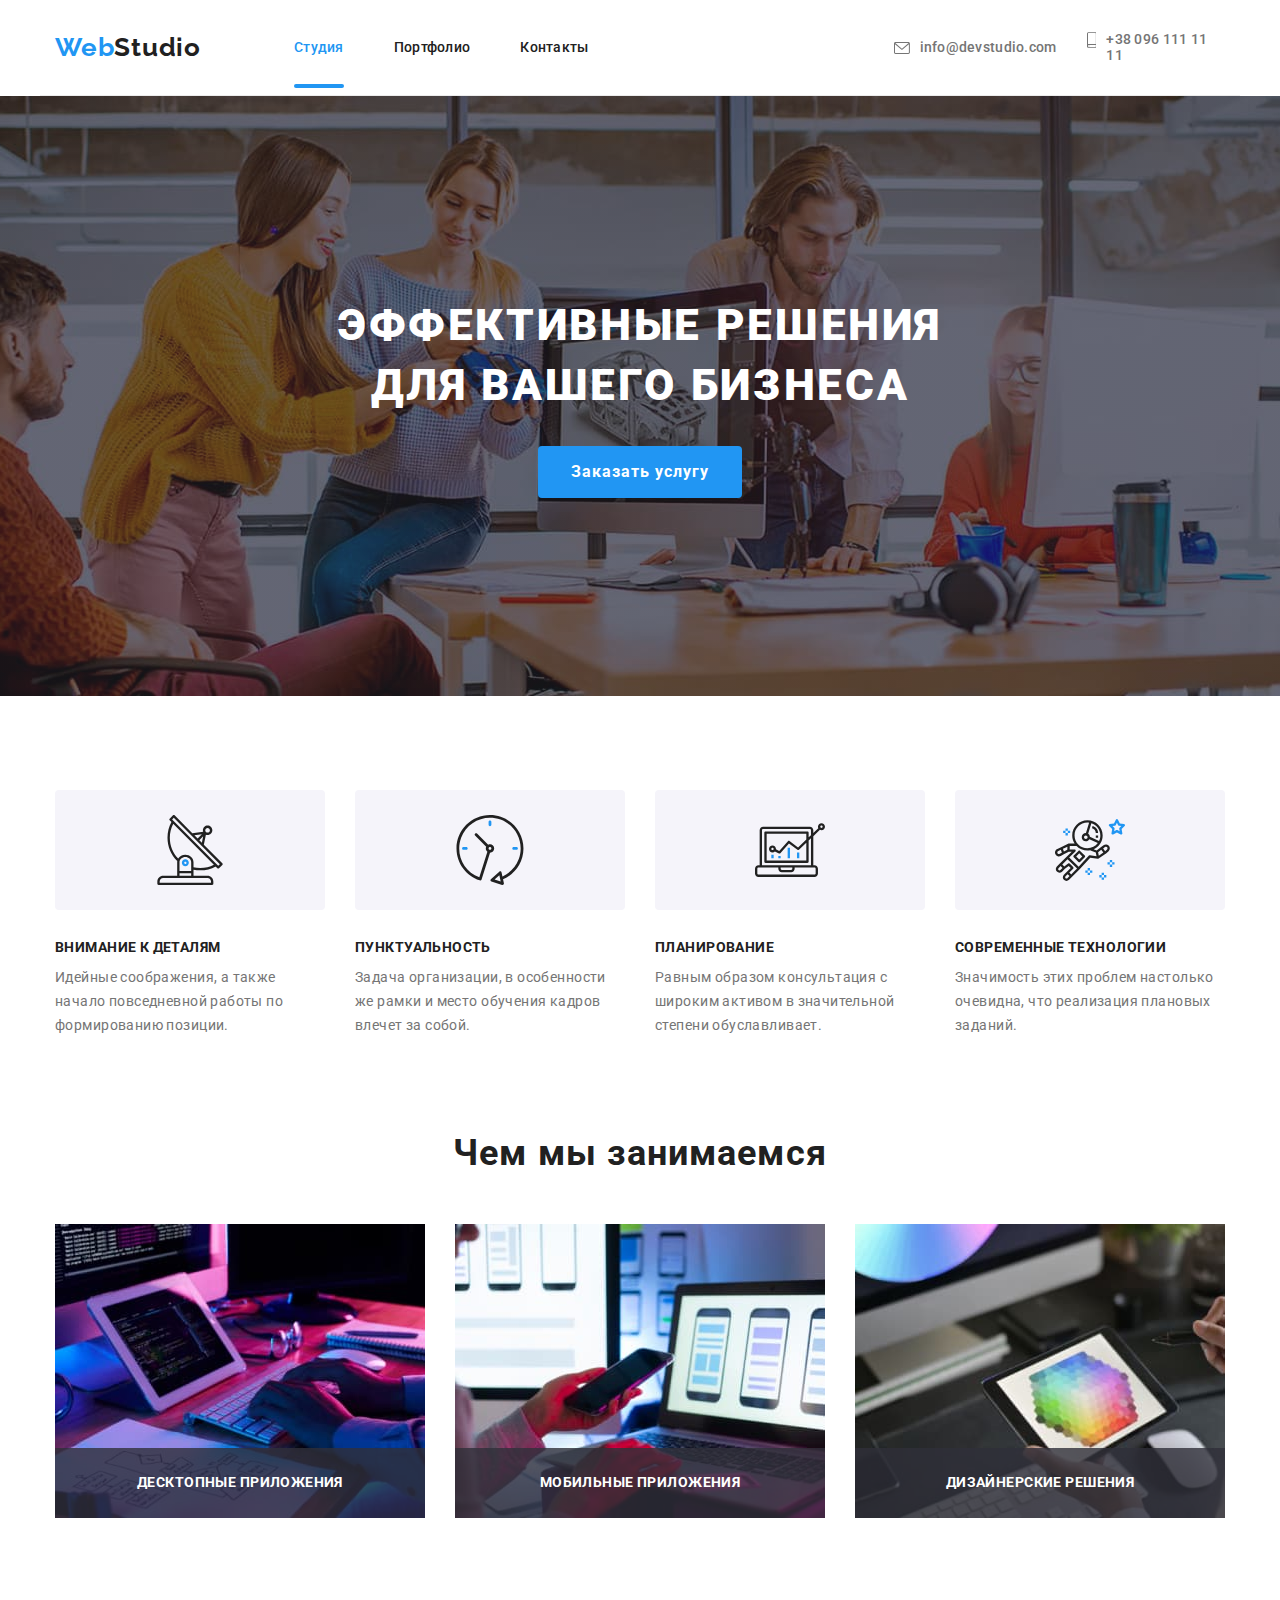
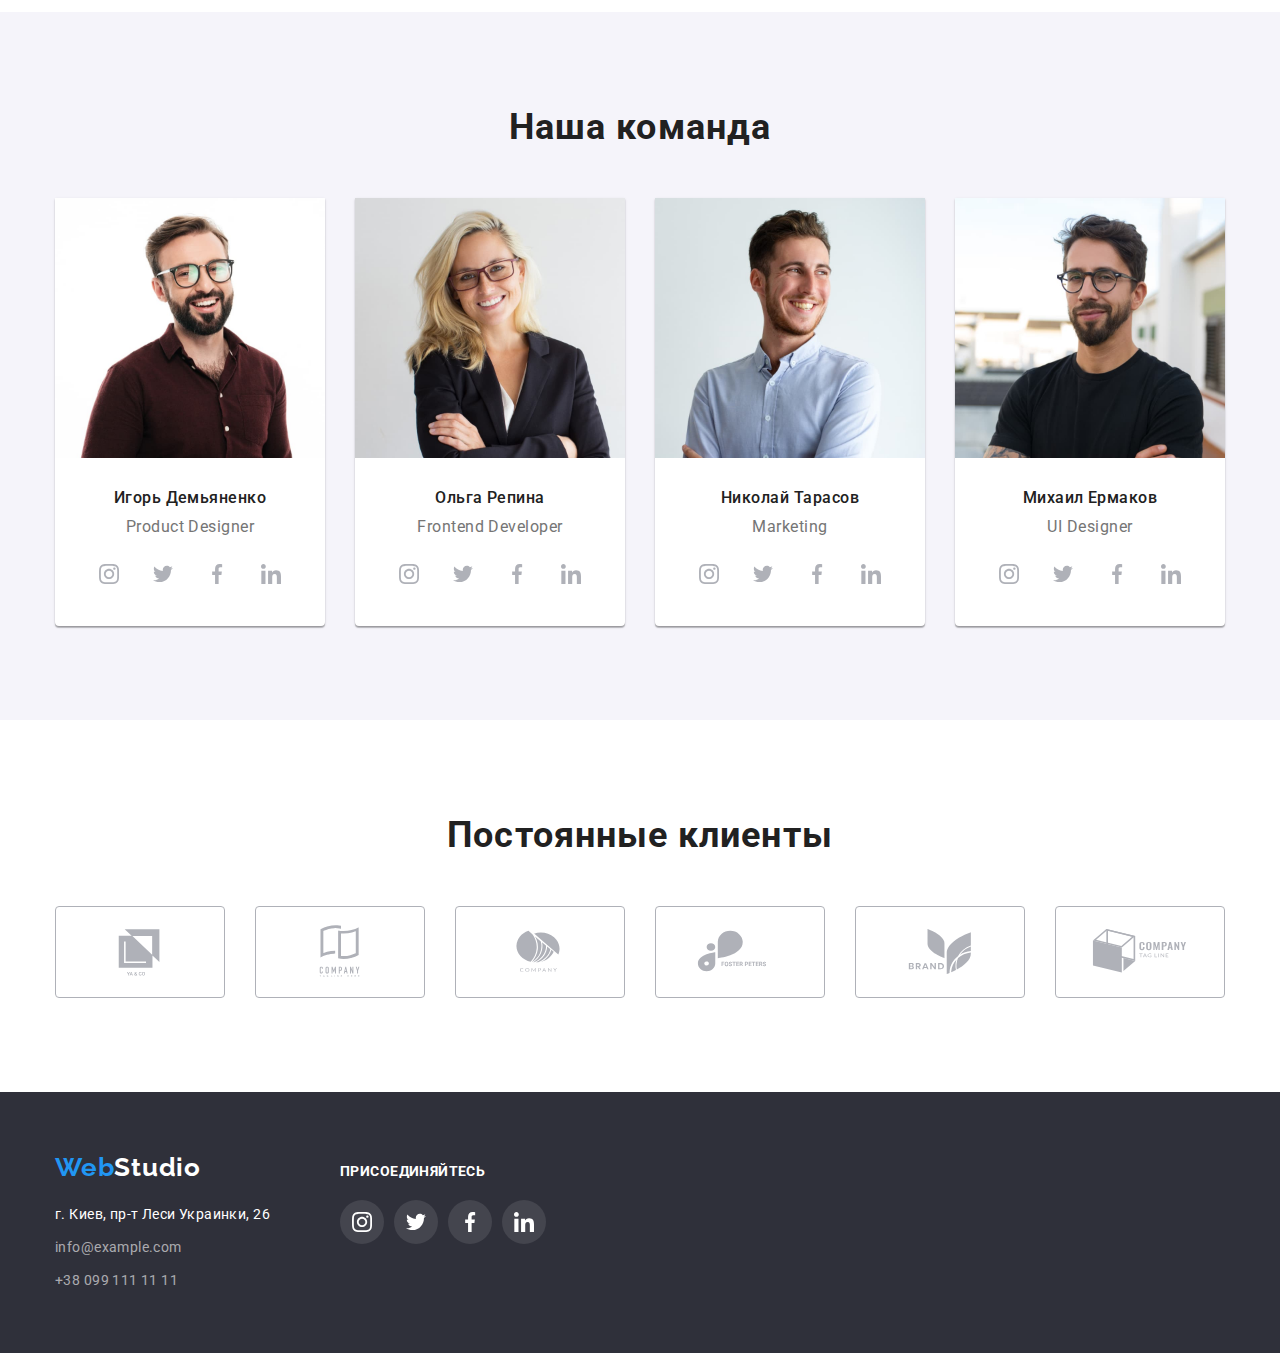
==== index.html @ 4ba51652 "Initial commit" ====
<!DOCTYPE html>
<html lang="ru">
  <head>
    <meta charset="UTF-8" />
    <meta http-equiv="X-UA-Compatible" content="IE=edge" />
    <meta name="viewport" content="width=device-width, initial-scale=1.0" />
    <title lang="en">html homework-02</title>
    <link rel="preconnect" href="https://fonts.googleapis.com" />
    <link rel="preconnect" href="https://fonts.gstatic.com" crossorigin />
    <link
      href="https://fonts.googleapis.com/css2?family=Raleway:wght@700&family=Roboto:wght@400;500;700;900&display=swap"
      rel="stylesheet"
    />

    <link
      rel="stylesheet"
      href="https://cdnjs.cloudflare.com/ajax/libs/modern-normalize/1.1.0/modern-normalize.min.css"
    />

    <link rel="stylesheet" href="./css/styles.css" />
  </head>
  <body>
    <!--Header-->
    <header>
      <div class="flex container">
        <nav class="flex vert-center">
          <a class="logo" href="./index.html"> <span class="word-web">Web</span>Studio</a>
          <ul class="flex list">
            <li class="item">
              <a class="nav-link is-active" href="">Студия</a>
            </li>
            <li class="item">
              <a class="nav-link" href="./portfolio.html">Портфолио</a>
            </li>
            <li class="item">
              <a class="nav-link" href="">Контакты</a>
            </li>
          </ul>
        </nav>
        <ul class="contacts list">
          <li class="item-contacts">
            <a class="mail-phone" href="mailto:info@devstudio.com">
              <svg class="color top-marg" width="16" height="12">
                <use href="./images/icons.svg#header-envelope"></use>
              </svg>
              info@devstudio.com
            </a>
          </li>
          <li class="item-contacts">
            <a class="mail-phone" href="tel:+380961111111">
              <svg class="color" width="10" height="16">
                <use href="./images/icons.svg#header-smartphone"></use>
              </svg>
              +38 096 111 11 11
            </a>
          </li>
        </ul>
      </div>
    </header>

    <!--Main-->
    <main>
      <!--Блок Герой-->
      <section class="hero">
        <div class="overlay">
          <h1 class="hero-title">
            Эффективные решения <br />
            для вашего бизнеса
          </h1>
          <button type="button" class="hero-button" data-modal-open>Заказать услугу</button>
        </div>

        <div class="backdrop is-hidden" data-modal>
          <div class="modal">
            <button type="button" class="modal-btn" data-modal-close>
              <svg class="close-button" width="18" height="18">
                <use href="./images/icons.svg#icon-modal-close"></use>
              </svg>
            </button>
          </div>
        </div>
      </section>
      <!--Блок "Наши достоинства" -->
      <section class="section">
        <div class="container">
          <!--Условный заголовок секции-->
          <h2 hidden class="section-title">Наши достоинства</h2>
          <ul class="our-advant-set list">
            <li class="item-adv">
              <div class="thumb">
                <svg width="70" height="70">
                  <use href="./images/icons.svg#advant-antenna"></use>
                </svg>
              </div>
              <h3 class="section-subtitle">Внимание к деталям</h3>
              <p class="section-paragraph">
                Идейные соображения, а также начало повседневной работы по формированию позиции.
              </p>
            </li>
            <li class="item-adv">
              <div class="thumb">
                <svg width="70" height="70">
                  <use href="./images/icons.svg#advant-clock"></use>
                </svg>
              </div>
              <h3 class="section-subtitle">Пунктуальность</h3>
              <p class="section-paragraph">
                Задача организации, в особенности же рамки и место обучения кадров влечет за собой.
              </p>
            </li>
            <li class="item-adv">
              <div class="thumb">
                <svg width="70" height="70">
                  <use href="./images/icons.svg#advant-diagram"></use>
                </svg>
              </div>
              <h3 class="section-subtitle">Планирование</h3>
              <p class="section-paragraph">
                Равным образом консультация с широким активом в значительной степени обуславливает.
              </p>
            </li>
            <li class="item-adv">
              <div class="thumb">
                <svg width="70" height="70">
                  <use href="./images/icons.svg#advant-astronaut"></use>
                </svg>
              </div>
              <h3 class="section-subtitle">Современные технологии</h3>
              <p class="section-paragraph">
                Значимость этих проблем настолько очевидна, что реализация плановых заданий.
              </p>
            </li>
          </ul>
        </div>
      </section>
      <!--Блок "Чем мы занимаемся"-->
      <section class="section no-padding-top">
        <div class="container">
          <h2 class="section-title">Чем мы занимаемся</h2>
          <ul class="flex list">
            <li class="our-business">
              <div class="relative-wrapper">
                <img
                  class="no-bottom-space"
                  src="./images/img-box1.jpg"
                  alt="Фото деятельности-1"
                  width="370"
                  height="294"
                />
                <p class="our-business-text">Десктопные приложения</p>
              </div>
            </li>
            <li class="our-business">
              <div class="relative-wrapper">
                <img
                  class="no-bottom-space"
                  src="./images/img-box2.jpg"
                  alt="Фото деятельности-2"
                  width="370"
                  height="294"
                />
                <p class="our-business-text">Мобильные приложения</p>
              </div>
            </li>
            <li class="our-business">
              <div class="relative-wrapper">
                <img
                  class="no-bottom-space"
                  src="./images/img-box3.jpg"
                  alt="Фото деятельности-3"
                  width="370"
                  height="294"
                />
                <p class="our-business-text">Дизайнерские решения</p>
              </div>
            </li>
          </ul>
        </div>
      </section>
      <!--Блок "Наша команда"-->
      <section class="section grey">
        <div class="container">
          <h2 class="section-title">Наша команда</h2>
          <ul class="flex list">
            <!-- Демьяненко -->
            <li class="team-item">
              <img
                class="no-bottom-space"
                src="./images/img-demjanenko.jpg"
                alt="Игорь Демьяненко"
                width="270"
              />
              <div class="title-paragr">
                <h3 class="team-title">Игорь Демьяненко</h3>
                <p class="team-paragraph" lang="en">Product Designer</p>
              </div>

              <!-- Блок соцсети с ховером для Демьяненко-->
              <div class="soc-net">
                <ul class="flex list">
                  <li class="soc-item">
                    <a class="soc-net-icon" href="http://instagram.com">
                      <svg class="icon-color" width="20" height="20">
                        <use href="./images/icons.svg#instagram"></use>
                      </svg>
                    </a>
                  </li>
                  <li class="soc-item">
                    <a class="soc-net-icon" href="http://twitter.com">
                      <svg class="icon-color" width="20" height="20">
                        <use href="./images/icons.svg#twitter"></use>
                      </svg>
                    </a>
                  </li>
                  <li class="soc-item">
                    <a class="soc-net-icon" href="http://facebook.com">
                      <svg class="icon-color" width="20" height="20">
                        <use href="./images/icons.svg#facebook"></use>
                      </svg>
                    </a>
                  </li>
                  <li class="soc-item">
                    <a class="soc-net-icon" href="http://linkedin.com">
                      <svg class="icon-color" width="20" height="20">
                        <use href="./images/icons.svg#linkedin"></use>
                      </svg>
                    </a>
                  </li>
                </ul>
              </div>
            </li>

            <!-- Репина -->
            <li class="team-item">
              <img
                class="no-bottom-space"
                src="./images/img-repina.jpg"
                alt="Ольга Репина"
                width="270"
              />
              <div class="title-paragr">
                <h3 class="team-title">Ольга Репина</h3>
                <p class="team-paragraph" lang="en">Frontend Developer</p>
              </div>

              <!-- Блок соцсети с ховером для Репиной-->
              <div class="soc-net">
                <ul class="flex list">
                  <li class="soc-item">
                    <a class="soc-net-icon" href="http://instagram.com">
                      <svg class="icon-color" width="20" height="20">
                        <use href="./images/icons.svg#instagram"></use>
                      </svg>
                    </a>
                  </li>
                  <li class="soc-item">
                    <a class="soc-net-icon" href="http://twitter.com">
                      <svg class="icon-color" width="20" height="20">
                        <use href="./images/icons.svg#twitter"></use>
                      </svg>
                    </a>
                  </li>
                  <li class="soc-item">
                    <a class="soc-net-icon" href="http://facebook.com">
                      <svg class="icon-color" width="20" height="20">
                        <use href="./images/icons.svg#facebook"></use>
                      </svg>
                    </a>
                  </li>
                  <li class="soc-item">
                    <a class="soc-net-icon" href="http://linkedin.com">
                      <svg class="icon-color" width="20" height="20">
                        <use href="./images/icons.svg#linkedin"></use>
                      </svg>
                    </a>
                  </li>
                </ul>
              </div>
            </li>

            <!-- Тарасов -->
            <li class="team-item">
              <img
                class="no-bottom-space"
                src="./images/img-tarasov.jpg"
                alt="Николай Тарасов"
                width="270"
              />
              <div class="title-paragr">
                <h3 class="team-title">Николай Тарасов</h3>
                <p class="team-paragraph" lang="en">Marketing</p>
              </div>

              <!-- Блок соцсети с ховером для Тарасова-->
              <div class="soc-net">
                <ul class="flex list">
                  <li class="soc-item">
                    <a class="soc-net-icon" href="http://instagram.com">
                      <svg class="icon-color" width="20" height="20">
                        <use href="./images/icons.svg#instagram"></use>
                      </svg>
                    </a>
                  </li>
                  <li class="soc-item">
                    <a class="soc-net-icon" href="http://twitter.com">
                      <svg class="icon-color" width="20" height="20">
                        <use href="./images/icons.svg#twitter"></use>
                      </svg>
                    </a>
                  </li>
                  <li class="soc-item">
                    <a class="soc-net-icon" href="http://facebook.com">
                      <svg class="icon-color" width="20" height="20">
                        <use href="./images/icons.svg#facebook"></use>
                      </svg>
                    </a>
                  </li>
                  <li class="soc-item">
                    <a class="soc-net-icon" href="http://linkedin.com">
                      <svg class="icon-color" width="20" height="20">
                        <use href="./images/icons.svg#linkedin"></use>
                      </svg>
                    </a>
                  </li>
                </ul>
              </div>
            </li>

            <!-- Ермаков -->
            <li class="team-item">
              <img
                class="no-bottom-space"
                src="./images/img-ermakov.jpg"
                alt="Михаил Ермаков"
                width="270"
              />
              <div class="title-paragr">
                <h3 class="team-title">Михаил Ермаков</h3>
                <p class="team-paragraph" lang="en">UI Designer</p>
              </div>

              <!-- Блок соцсети с ховером для Ермакова-->
              <div class="soc-net">
                <ul class="flex list">
                  <li class="soc-item">
                    <a class="soc-net-icon" href="http://instagram.com">
                      <svg class="icon-color" width="20" height="20">
                        <use href="./images/icons.svg#instagram"></use>
                      </svg>
                    </a>
                  </li>
                  <li class="soc-item">
                    <a class="soc-net-icon" href="http://twitter.com">
                      <svg class="icon-color" width="20" height="20">
                        <use href="./images/icons.svg#twitter"></use>
                      </svg>
                    </a>
                  </li>
                  <li class="soc-item">
                    <a class="soc-net-icon" href="http://facebook.com">
                      <svg class="icon-color" width="20" height="20">
                        <use href="./images/icons.svg#facebook"></use>
                      </svg>
                    </a>
                  </li>
                  <li class="soc-item">
                    <a class="soc-net-icon" href="http://linkedin.com">
                      <svg class="icon-color" width="20" height="20">
                        <use href="./images/icons.svg#linkedin"></use>
                      </svg>
                    </a>
                  </li>
                </ul>
              </div>
            </li>
          </ul>
        </div>
      </section>
      <!-- Блок Постоянные клиенты -->
      <section class="section">
        <div class="container">
          <h2 class="section-title">Постоянные клиенты</h2>
          <ul class="box-clients list">
            <li class="client-item">
              <a class="clients" href="">
                <svg class="client-icon" width="106" height="60">
                  <use href="./images/icons.svg#client1"></use>
                </svg>
              </a>
            </li>
            <li class="client-item">
              <a class="clients" href="">
                <svg class="client-icon" width="106" height="60">
                  <use href="./images/icons.svg#client2"></use>
                </svg>
              </a>
            </li>
            <li class="client-item">
              <a class="clients" href="">
                <svg class="client-icon" width="106" height="60">
                  <use href="./images/icons.svg#client3"></use>
                </svg>
              </a>
            </li>
            <li class="client-item">
              <a class="clients" href="">
                <svg class="client-icon" width="106" height="60">
                  <use href="./images/icons.svg#client4"></use>
                </svg>
              </a>
            </li>
            <li class="client-item">
              <a class="clients" href="">
                <svg class="client-icon" width="106" height="60">
                  <use href="./images/icons.svg#client5"></use>
                </svg>
              </a>
            </li>
            <li class="client-item">
              <a class="clients" href="">
                <svg class="client-icon" width="106" height="60">
                  <use href="./images/icons.svg#client6"></use>
                </svg>
              </a>
            </li>
          </ul>
        </div>
      </section>
    </main>

    <!--Footer-->
    <footer class="footer">
      <div class="container">
        <ul class="footer-flex list">
          <li>
            <div class="no-right-margin">
              <a class="logo logo-footer" href="./index.html"
                ><span class="word-web">Web</span>Studio</a
              >
              <address>
                <ul class="contacts-footer list">
                  <li class="item-footer">
                    <p class="address-footer">г. Киев, пр-т Леси Украинки, 26</p>
                  </li>
                  <li class="item-footer">
                    <a class="link-footer" href="mailto:info@example.com">info@example.com</a>
                  </li>
                  <li class="item-footer">
                    <a class="link-footer" href="tel:+380991111111">+38 099 111 11 11</a>
                  </li>
                </ul>
              </address>
            </div>
          </li>
          <li>
            <!-- Иконки соцсетей Присоединяйтесь -->
            <div class="join">
              <h3 class="section-subtitle foot-subtitle">Присоединяйтесь</h3>
              <ul class="footer-flex list">
                <li class="foot-soc-item">
                  <a class="soc-net-icon different-colors" href="http://instagram.com">
                    <svg class="foot-icon-col" width="20" height="20">
                      <use href="./images/icons.svg#instagram"></use>
                    </svg>
                  </a>
                </li>
                <li class="foot-soc-item">
                  <a class="soc-net-icon different-colors" href="http://twitter.com">
                    <svg class="foot-icon-col" width="20" height="20">
                      <use href="./images/icons.svg#twitter"></use>
                    </svg>
                  </a>
                </li>
                <li class="foot-soc-item">
                  <a class="soc-net-icon different-colors" href="http://facebook.com">
                    <svg class="foot-icon-col" width="20" height="20">
                      <use href="./images/icons.svg#facebook"></use>
                    </svg>
                  </a>
                </li>
                <li class="foot-soc-item">
                  <a class="soc-net-icon different-colors" href="http://linkedin.com">
                    <svg class="foot-icon-col" width="20" height="20">
                      <use href="./images/icons.svg#linkedin"></use>
                    </svg>
                  </a>
                </li>
              </ul>
            </div>
          </li>
        </ul>
      </div>
    </footer>
    <script src="./js/modal.js"></script>
  </body>
</html>
---- css/styles.css ----
:root {
/* Цвета шрифта */
  --primary-color: #212121;
  --secondary-color: #757575;
  --accent-color: #2196F3;
  --accent-button-color: #fff;
  --hero-title-color: #fff;
  --business-txt-col: #fff;
  
  --modal-btn-close: #000000;


  --portf-overlay-txt: #fff;
  --footer-font-color: #fff;
  --link-footer-color: rgba(255, 255, 255, 0.6);
/* Цвета фона */
  --primary-bgr-color: #fff;
  --accent-bgr-color: #2196F3;
  --hero-butt-active: #188CE8;
  --hero-bgr-color: #C4C4C4;
  --modal-bgr-color: #fff;
  --modal-btn-bgr: #fff;


  --advant-iconbgr-col: #F5F4FA;

  --icon-bgr-color: #fff;
  --icon-color: #AFB1B8;
  
  --business-txt-bgr: rgba(47, 48, 58, 0.8);

  --clients-icon-bgr-col: #fff;
  --clients-icon-color: #AFB1B8;
  --clients-border-col: #AFB1B8;
  
  --portf-overlay-bgr: rgba(33, 150, 243, 0.9);

  --footer-bgr-color: #2F303A;
  --footer-icon-color: #fff;
  --team-bgr-color: #F5F4FA;
  --filter-butt-bgr-col: #F5F4FA;
/* Цвет рамок */
  --border-bottom-header: #ECECEC;
  --border-bottom-card: #EEEEEE;
}



html {
  box-sizing: border-box;
}

*,
*::before,
*::after {
  box-sizing: inherit;
}


body {
  margin: 0;
  color: var(--primary-color);
  /* background-color: #fff; */
  font-family: 'Roboto', sans-serif;
  font-size: 14px;
}

.list {
  list-style: none;
  padding: 0;
  margin: 0;

}

.container {
  width: 1200px;
  margin: 0 auto;
  padding-left: 15px;
  padding-right: 15px;
  /* outline: 2px solid tomato; */
}



/* Логотип */
.logo {
  margin-right: 93px;

  color: inherit;
  text-decoration: none;
  
  font-family: "Raleway", sans-serif;
  font-weight: 700;
  font-size: 26px;
  line-height: 1.19;
  letter-spacing: 0.03em;
}

.word-web {
  color: var(--accent-color);
}

/* Site navigation */


.flex {
  display: flex;
}

.vert-center {
  align-items: center;
}


.flex.container {
  border-bottom: 1px solid var(--border-bottom-header);
}


.flex.list .item:not(:last-child) {
  margin-right: 50px;
}

.nav-link {
  color: inherit;
  text-decoration: none;
 
  font-weight: 500;
  /* font-size: 14px; */
  line-height: 1.14;
  letter-spacing: 0.02em;

  transition-property: color;
  transition-duration: 250ms; 
  transition-timing-function: cubic-bezier(0.4, 0, 0.2, 1);
}

.nav-link:hover,
.nav-link:focus {
  color: var(--accent-color);
}

.is-active {
  position: relative;  
  color: var(--accent-color);
}

.is-active::after {
  position: absolute;
  content: '';
  bottom: -1px;
  left: 0;
  
  width: 100%;
  height: 4px;
  border-radius: 2px;
  
  background-color: var(--accent-color);

}


.flex.list .nav-link {
  display: flex;
  padding-top: 32px;
  padding-bottom: 31px;
}


                /* Е-мейл и адрес */
.contacts {
  display: flex;
  align-items: center;
  margin-left: 305px;
  }

.item-contacts {
  display: flex;
}

.mail-phone {
  display: flex; 
  
  color: var(--secondary-color);
  text-decoration: none;
  font-weight: 500;
  /* font-size: 14px; */
  line-height: 1.14;
  letter-spacing: 0.02em;

  transition-property: color;
    transition-duration: 250ms;
    transition-timing-function: cubic-bezier(0.4, 0, 0.2, 1);
}

.color {
  fill: currentColor;
  margin-right: 10px;
}

.top-marg {
  margin-top: 2px;
}

.mail-phone:hover,
.mail-phone:focus {
  color: var(--accent-color);
}

.contacts.list .mail-phone {
  padding-top: 32px;
  padding-bottom: 31px;
}

.contacts.list .item-contacts + .item-contacts {
  margin-left: 30px;
}





                    /* Hero */
.hero {
  /* padding-top: 200px;
  padding-bottom: 200px; */
  margin-left: auto;
  margin-right: auto; 
  text-align: center;
  
  /* outline: 10px solid tomato; */
}

.overlay {
  max-width: 1600px;
  height: 600px;
  margin-left: auto;
  margin-right: auto;
  background: linear-gradient(
    to right, 
    rgba(47, 48, 58, 0.4),
    rgba(47, 48, 58, 0.4)
    ), url('../images/bgr-image-optim.jpg');
  background-position: center;
  background-size: cover;
  background-color: var(--hero-bgr-color);
}


.hero-title {
  margin-top: 0;
  margin-bottom: 30px;
  padding-top: 200px;

  color: var(--hero-title-color);
  
  font-weight: 900;
  font-size: 44px;
  line-height: 1.36;
  letter-spacing: 0.06em;
  text-transform: uppercase;
}

.hero-button {
  display: inline-block;
  border-radius: 4px;
  border: 1px solid transparent;
  padding: 10px 32px;
  min-width: 200px;

  color: var(--accent-button-color);
  background-color: var(--accent-bgr-color);

  font-family: inherit;
  font-weight: 700;
  font-size: 16px;
  line-height: 1.875;
    /* align-items: center;
    text-align: center; */
  letter-spacing: 0.06em;

transition-property: background-color;
transition-duration: 250ms;
transition-timing-function: cubic-bezier(0.4, 0, 0.2, 1);

}

.hero-button:hover,
.hero-button:focus {
  background-color: var(--hero-butt-active);
  cursor: pointer;
}

.backdrop.is-hidden {
  opacity: 0;
  pointer-events: none;
}

.backdrop.is-hidden .modal {
  transform: translate(-50%, -50%) scale(0.8);
}


.backdrop {
  position: fixed;
  top: 0;
  left: 0;
  width: 100%;
  height: 100%;
  z-index: 3;

  opacity: 1;
  transition: opacity;
  transition-duration: 250ms;
  transition-timing-function: cubic-bezier(0.4, 0, 0.2, 1);

  background-color: rgba(0, 0, 0, 0.2);
}

.modal {
  position: absolute;
  top: 50%;
  left: 50%;
  transform: translate(-50%, -50%);
    
  width: 528px;
  height: 581px;
  
  transform: translate(-50%, -50%) scale(1);
  transition: transform;
  transition-duration: 250ms;
  transition-timing-function: cubic-bezier(0.4, 0, 0.2, 1);

  border-radius: 4px;
  box-shadow: 0px 1px 3px rgba(0, 0, 0, 0.12), 
  0px 1px 1px rgba(0, 0, 0, 0.14), 
  0px 2px 1px rgba(0, 0, 0, 0.2);
  background-color: var(--modal-bgr-color);

}

.modal-btn {
  position: absolute;
  top: 8px;
  right: 8px;

  width: 30px;
  height: 30px;
  border: 1px solid rgba(0, 0, 0, 0.1);
  border-radius: 50%;
  
  display: flex;
  padding: 0;
  align-items: center;
  justify-content: center;


  background-color: var(--modal-btn-bgr);
  /* background-color: #2196F3; */
  
}

.close-button {
fill: var(--modal-btn-close);  
}




.section {
  padding-top: 94px;
  padding-bottom: 94px;
}

.no-padding-top {
  padding-top: 0;
}
                  /* Наши достоинства */

.section-title {
  margin-top: 0;
  margin-bottom: 50px;
  font-weight: 700;
  font-size: 36px;
  line-height: 1.17;
  text-align: center;
  letter-spacing: 0.03em;
}

.our-advant-set {
  display: flex;
  column-gap: 30px;
}

.our-advant-set .item-adv {
  flex-basis: calc((100% - 90px) / 4);
}

.thumb {
  display: flex;
  width: 270px;
  height: 120px;
  border-radius: 4px;

  align-items: center;
  justify-content: center;
  margin-bottom: 30px;
  background: var(--advant-iconbgr-col);
}


.section-subtitle {
  margin-top: 0;
  margin-bottom: 10px;
  
  font-weight: 700;
  font-size: 14px;
  line-height: 1.14;
  letter-spacing: 0.03em;
  text-transform: uppercase;
}

.section-paragraph {
  margin-top: 0;
  margin-bottom: 0;
  color: var(--secondary-color);
  
  /* font-weight: 400; */
  /* font-size: 14px; */
  line-height: 1.71;
  letter-spacing: 0.03em;
}


               /* Чем мы занимаемся */


.relative-wrapper {
  position: relative;
}


               .no-bottom-space {
  /* Убирает зазор снизу картинки */
  display: flex;
}

.our-business:not(:last-child) {
  margin-right: 30px;
}

.our-business-text {
  position: absolute;
  bottom: 0;
  width: 100%;
  
  padding: 27px 0;
  margin: 0;

  font-weight: 700;
  /* font-size: 14px; */
  line-height: 1.14;
  text-align: center;
  letter-spacing: 0.03em;
  text-transform: uppercase;

  color: var(--business-txt-col);
  background-color: var(--business-txt-bgr);

}



            /* Наша команда */
.grey {
  background-color: var(--team-bgr-color);
}

.team-item {
  background: var(--primary-bgr-color); 
  box-shadow: 0px 1px 3px rgba(0, 0, 0, 0.12), 
  0px 1px 1px rgba(0, 0, 0, 0.14), 
  0px 2px 1px rgba(0, 0, 0, 0.2);
  border-radius: 0px 0px 4px 4px;
}

.team-item:not(:last-child) {
  margin-right: 30px;
}

.title-paragr {
  padding: 30px 0 16px 0;
}

.team-title {
  margin-top: 0;
  margin-bottom: 10px;

  text-align: center;
  font-weight: 500;
  font-size: 16px;
  line-height: 1.19;
  letter-spacing: 0.03em;
}

.team-paragraph {
  margin: 0;

  text-align: center;
    /* font-weight: 400; */
  font-size: 16px;
  line-height: 1.19;
  letter-spacing: 0.03em;
  color: var(--secondary-color);
}


     /* Блок соцсетей с ховером для Команды*/
.soc-net {
  display: flex;
  width: 206px;
  height: 44px;
  margin: 0 32px 30px 32px;
  padding: 0;
  justify-content: center;

    /* outline: 2px solid red; */
}

.soc-item:not(:last-child) {
      margin-right: 10px;
}

.soc-net-icon {
  display: flex;
  width: 44px;
  height: 44px;
  border-radius: 50px;
  align-items: center;
  justify-content: center;

  background-color: var(--icon-bgr-color);
  color: var(--icon-color);
  
  transition-property: color, background-color;
  transition-duration: 250ms;
  transition-timing-function: cubic-bezier(0.4, 0, 0.2, 1);

}

.icon-color {
  fill: currentColor;
}
/* Ховер по блоку иконки*/
.soc-net-icon:hover,
.soc-net-icon:focus {
  background-color: var(--accent-color);
  color: var(--accent-button-color);
}



/* Постоянные клиенты */

.box-clients {
  display: flex;
  margin: 0 auto;

  /* outline: 1px solid tomato; */
}

.client-item:not(:last-child) {
  margin-right: 30px;
}

.clients {
  display: flex;
  width: 170px;
  height: 92px;
  align-items: center;
  justify-content: center;
  border: 1px solid var(--clients-border-col);
  border-radius: 4px;

  background-color: var(--clients-icon-bgr-col);
  color: var(--clients-icon-color);
  
  transition-property: color, border;
  transition-duration: 250ms;
  transition-timing-function: cubic-bezier(0.4, 0, 0.2, 1);

}

.client-icon {
  fill: currentColor;
}

.clients:hover {
border: 1px solid var(--accent-color);
color: var(--accent-color);    
}


/* Footer */

.footer {
  padding: 60px 0;
  
  color: var(--footer-font-color);
  background-color: var(--footer-bgr-color);
}
/* Контакты в футере */

.footer-flex {
  display: flex;
  padding: 0;
  }


.no-right-margin {
  margin-right: 0;
}

.logo-footer {
  display: block;
  margin-right: 0;
  margin-bottom: 20px;
}

.contacts-footer {
  font-style: normal;
}

.item-footer:not(:first-child) {
  margin-top: 9px;
}

.address-footer {
  margin: 0;

  /* font-weight: 400; */
  /* font-size: 14px; */
  line-height: 1.71;
  letter-spacing: 0.03em;
}

.link-footer {
  color: var(--link-footer-color);
  text-decoration: none;

  /* font-weight: 400; */
  /* font-size: 14px; */
  line-height: 1.71;
  letter-spacing: 0.03em;

  transition-property: color;
  transition-duration: 250ms;
  transition-timing-function: cubic-bezier(0.4, 0, 0.2, 1);
}

.link-footer:hover,
.link-footer:focus {
  color: var(--accent-color);
}

/* Футер - секция Присоединяйтесь */
.join {
  /* display: flex; */
  width: 206px;
  height: 80px;
  margin: 12px 0 0 70px;

  /* outline: 1px solid wheat; */
}

.foot-subtitle {
  margin-bottom: 20px;
}

.foot-soc-item:not(:last-child) {
  margin-right: 10px;
}

.different-colors {
  background-color: rgba(255, 255, 255, 0.1);
  color: var(--footer-icon-color);
}

.foot-icon-col {
  fill: currentColor;
}

.soc-net-icon:hover,
.soc-net-icon:focus {
  background-color: var(--accent-color);
}



                  /* PORTFOLIO PAGE */

/* Filter buttons */

.filter-flex {
  display: flex;
}

.filter-flex.list {
  justify-content: center;
  margin-bottom: 50px;
}

.portfolio-menu:not(:last-child) {
  margin-right: 8px;

}

.filter-buttons {
  display: inline-block;
  border-radius: 4px;
  border: 1px solid transparent;
  padding: 6px 22px;

  background-color: var(--filter-butt-bgr-col);
  
  font-family: inherit;
  font-weight: 500;
  font-size: 16px;
  line-height: 1.63;
  text-align: center;
  letter-spacing: 0.03em;

  transition-property: color, background-color, box-shadow, cursor;
  transition-duration: 250ms;
  transition-timing-function: cubic-bezier(0.4, 0, 0.2, 1);
}



.current-button {
  color: var(--accent-button-color);
  background-color: var(--accent-bgr-color);
  box-shadow: 0px 3px 1px rgba(0, 0, 0, 0.1),
  0px 1px 2px rgba(0, 0, 0, 0.08),
  0px 2px 2px rgba(0, 0, 0, 0.12);
}

.filter-buttons:hover,
.filter-buttons:focus {
  color: var(--accent-button-color);
  background-color: var(--accent-bgr-color);
  box-shadow: 0px 3px 1px rgba(0, 0, 0, 0.1), 
  0px 1px 2px rgba(0, 0, 0, 0.08), 
  0px 2px 2px rgba(0, 0, 0, 0.12);
  cursor: pointer;
}



/* Секция с работами из Портфолио  */

.portfolio {
  display: flex;
  flex-wrap: wrap;
  gap: 30px;
}


.portfolio-item {
  transition-property: box-shadow, cursor;
  transition-duration: 250ms;
  transition-timing-function: cubic-bezier(0.4, 0, 0.2, 1);
  
}

.portfolio .portfolio-item {
  flex-basis: calc((100% - 60px) / 3);
}

.portfolio-link {
  color: inherit;
  text-decoration: none;
}

.portfolio-item:hover {
  box-shadow: 0px 1px 1px rgba(0, 0, 0, 0.12),
      0px 4px 4px rgba(0, 0, 0, 0.06),
      1px 4px 6px rgba(0, 0, 0, 0.16);
}


/* .portfolio-link:hover,
.portfolio-link:focus {
  color: var(--accent-color);
} */


.portf-image-box {
  position: relative;
  width: 370px;
  height: 294px;

  overflow: hidden;
}

.portfolio-overlay {
  position: absolute;
  top: 0;
  left: 0;
  width: 100%;
  height: 100%;
  background-color: var(--portf-overlay-bgr);

  transform: translateY(100%);
  transition: transform 250ms cubic-bezier(0.4, 0, 0.2, 1);
  
  
}

.portfolio-link:hover .portfolio-overlay {
  transform: translateY(0);
}



.portf-overlay-text {
  margin: 0;
  padding: 63px 24px;

    /* font-weight: 400; */
    font-size: 18px;
    line-height: 1.56; 
    letter-spacing: 0.03em;
  
    color: var(--portf-overlay-txt);
}

.portfolio-name {
  display: block;
  padding: 20px 24px;
  border-right: 1px solid var(--border-bottom-card);  
  border-bottom: 1px solid var(--border-bottom-card);
  border-left: 1px solid var(--border-bottom-card);

}


.portfolio-title {
  margin-top: 0;
  margin-right: 0;
  margin-bottom: 4px;
  margin-left: 0;

  font-weight: 700;
  font-size: 18px;
  line-height: 2;
  letter-spacing: 0.06em;
}

.portfolio-paragraph {
  /* margin-top: 4px;
  margin-right: 24px;
  margin-bottom: 20px;
  margin-left: 24px; */

  margin: 0;

  color: var(--secondary-color);
  /* font-weight: 400; */
  font-size: 16px;
  line-height: 1.88;
  letter-spacing: 0.03em;
  
}
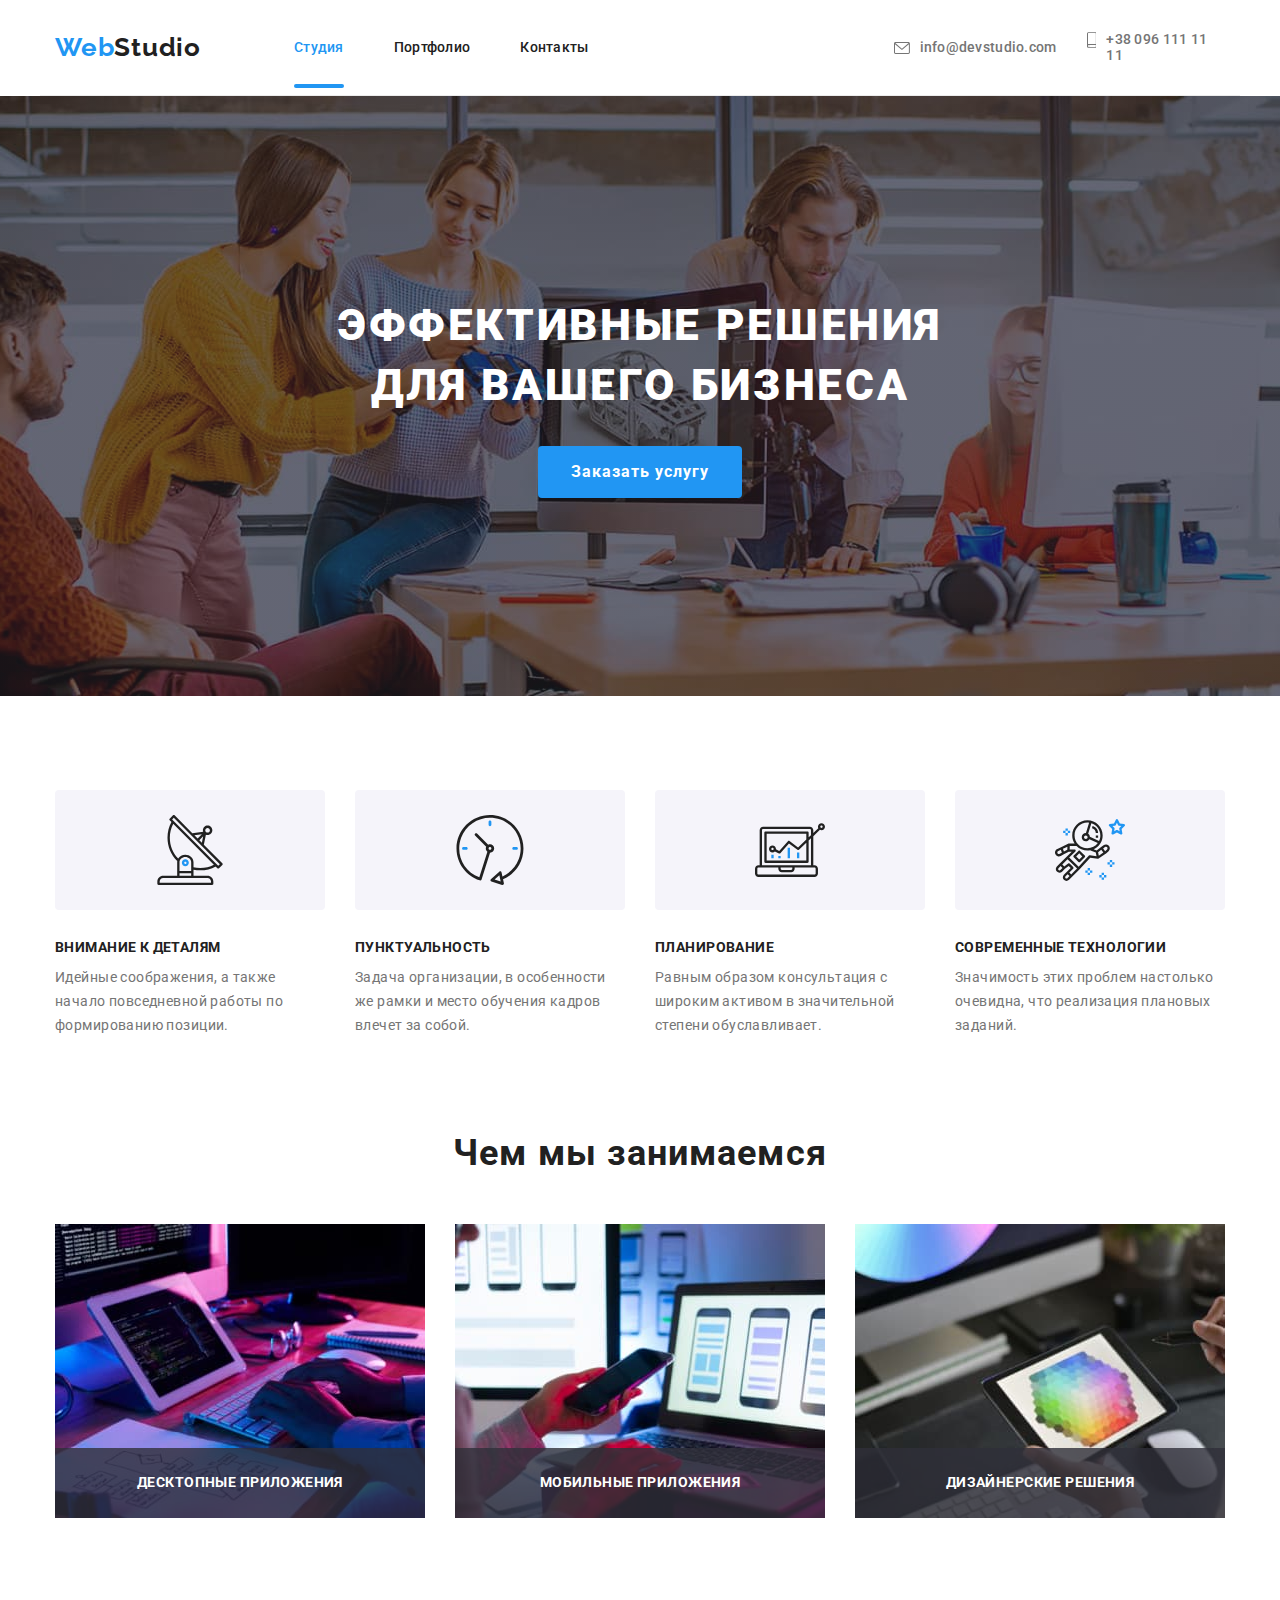
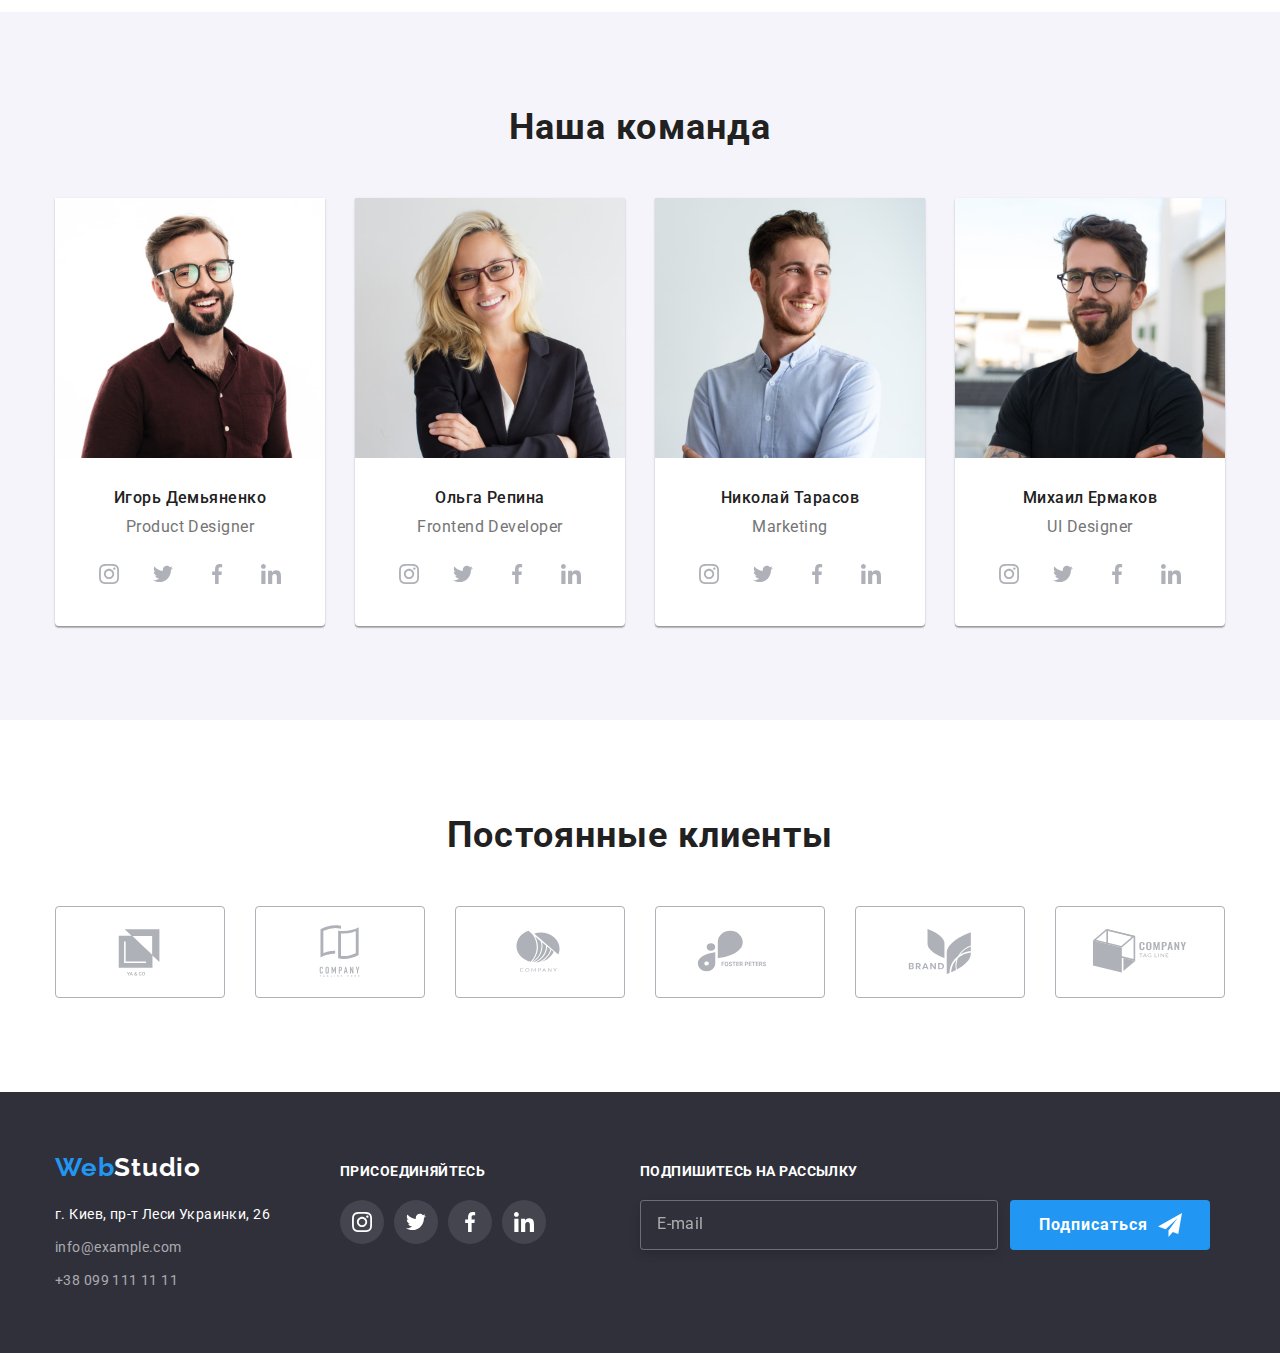
==== commit 6fea5e65: "Размечает и стилизует формы" ====
--- a/index.html
+++ b/index.html
@@ -77,6 +77,78 @@
                 <use href="./images/icons.svg#icon-modal-close"></use>
               </svg>
             </button>
+            <p class="modal-slogan">Оставьте свои данные, мы вам перезвоним</p>
+            <form class="modal-form">
+              <!-- Формы модального окна -->
+              <div class="form-block">
+                <div class="field-wrap">
+                  <label class="modal-label" for="name">Имя</label>
+                  <div class="modal-field">
+                    <svg class="modal-icon" width="18" height="18">
+                      <use href="./images/icons.svg#icon-icon-person-modal"></use>
+                    </svg>
+                    <input class="modal-input" type="text" name="name" id="name" />
+                  </div>
+                </div>
+
+                <div class="field-wrap">
+                  <label class="modal-label" for="tel">Телефон</label>
+                  <div class="modal-field">
+                    <svg class="modal-icon" width="18" height="18">
+                      <use href="./images/icons.svg#icon-icon-phone-modal"></use>
+                    </svg>
+                    <input class="modal-input" type="tel" name="tel" id="tel" />
+                  </div>
+                </div>
+
+                <div class="field-wrap">
+                  <label class="modal-label" for="email">Почта</label>
+                  <div class="modal-field">
+                    <svg class="modal-icon" width="18" height="18">
+                      <use href="./images/icons.svg#icon-icon-mail-modal"></use>
+                    </svg>
+                    <input class="modal-input" type="email" name="email" id="email" />
+                  </div>
+                </div>
+
+                <div class="field-wrap">
+                  <label class="modal-label" for="comment">Комментарий</label>
+                  <div class="modal-textarea-field">
+                    <textarea
+                      class="modal-textarea"
+                      name="comment"
+                      id="comment"
+                      placeholder="Введите текст"
+                    ></textarea>
+                  </div>
+                </div>
+                <div>
+                  <!-- Соглашение -->
+                  <div class="agreement-wrap">
+                    <div class="custom-checkbox-wrap">
+                      <input
+                        class="checkbox visually-hidden"
+                        type="checkbox"
+                        name="agreement"
+                        id="agreement"
+                      />
+                      <svg class="checkbox-icon-custom" width="16" height="15">
+                        <use href="./images/icons.svg#icon-icon-chkbox-modal-checked"></use>
+                      </svg>
+
+                      <label class="label-agreement" for="agreement"
+                        >Соглашаюсь с рассылкой и принимаю
+                        <a class="qqq" href=""
+                          ><span class="link-agreement">Условия договора</span></a
+                        ></label
+                      >
+                    </div>
+                    <!-- КНОПКА -->
+                    <button class="submit-button" type="submit">Отправить</button>
+                  </div>
+                </div>
+              </div>
+            </form>
           </div>
         </div>
       </section>
@@ -488,6 +560,34 @@
               </ul>
             </div>
           </li>
+
+          <li>
+            <!-- Блок окна подписки на рассылку -->
+            <div class="footer-submit">
+              <h3 class="section-subtitle foot-subtitle">Подпишитесь на рассылку</h3>
+
+              <form>
+                <ul class="list flex">
+                  <li class="foot-email-form">
+                    <label for="user-email"></label>
+                    <input
+                      class="foot-email-input"
+                      type="email"
+                      name="email"
+                      id="user-email"
+                      placeholder="E-mail"
+                    />
+                  </li>
+                  <li class="foot-email-submit">
+                    <button class="submit-btn-foot" type="submit">Подписаться</button>
+                    <svg class="foot-submit-icon" width="24" height="24">
+                      <use href="./images/icons.svg#icon-icon-send-footer"></use>
+                    </svg>
+                  </li>
+                </ul>
+              </form>
+            </div>
+          </li>
         </ul>
       </div>
     </footer>
--- a/css/styles.css
+++ b/css/styles.css
@@ -365,6 +365,208 @@
 }
 
 
+.modal-btn:hover .close-button {
+  fill: var(--accent-color);
+}
+
+
+
+
+.modal-slogan {
+  
+  padding: 40px 40px 12px 40px;
+    margin: 0;
+
+    font-weight: 700;
+    font-size: 20px;
+    line-height: 1.15;
+    text-align: center;
+    letter-spacing: 0.03em;
+  
+    color: #212121;
+}
+
+
+.modal-form {
+  width: 528px;
+}
+
+
+.form-block {
+  position: absolute;
+  width: 448px;
+  top: 75px;
+  left: 40px;
+
+}
+
+
+.field-wrap {
+    margin-bottom: 10px;
+  /* outline: 1px solid red; */
+}
+
+.modal-label {
+  display: block;
+  width: 100%;
+  margin-bottom: 4px;
+
+  text-align: left;
+  font-size: 12px;
+  line-height: 1.17;
+  letter-spacing: 0.01em;
+
+  color: #757575;
+}
+
+.modal-field {
+  position: relative;
+  display: flex;
+  flex-direction: column;
+  
+  border: 1px solid rgba(33, 33, 33, 0.2);
+  border-radius: 4px;
+}
+
+
+.modal-icon {
+  position: absolute;
+  top: 11px;
+  left: 12px;
+}
+
+.modal-input {
+  height: 40px;
+  margin-left: 42px;
+  padding: 0;
+  border: transparent;
+  outline: transparent;
+  } 
+
+
+.field-wrap:focus-within .modal-field {
+  border: 1px solid #2196F3;
+}
+
+.field-wrap:focus-within .modal-icon {
+  fill: #2196F3;
+}
+
+  
+.modal-textarea-field {
+  height: 120px;
+  
+  border: 1px solid rgba(33, 33, 33, 0.2);
+  border-radius: 4px;
+}
+
+
+.modal-textarea {
+  width: 100%;
+  height: 100%;  
+  padding: 12px 16px; 
+
+  border: transparent;
+  resize: none;
+  outline: none;
+
+  font-size: 14px;
+  line-height: 1.14;
+  letter-spacing: 0.01em;
+  color: rgba(117, 117, 117, 0.5);
+
+}
+
+
+.visually-hidden {
+  position: absolute;
+  width: 1px;
+  height: 1px;
+  margin: -1px;
+  border: 0;
+  padding: 0;
+
+  white-space: nowrap;
+  clip-path: inset(100%);
+  clip: rect(0 0 0 0);
+  overflow: hidden;
+}
+
+
+.agreement-wrap {
+  margin-top: 20px;
+  
+  outline: 1px solid red;
+}
+
+.custom-checkbox-wrap {
+  display: flex;
+  align-items: center;
+  justify-content: center;
+}
+
+
+.checkbox-icon-custom {
+  margin-right: 8px;
+  border: 2px solid var(--primary-color);
+  border-radius: 2px;
+ 
+}
+
+.checkbox:checked + .checkbox-icon-custom {
+  border: 2px solid #188CE8;
+  background-color: #188CE8;
+}
+
+
+
+.label-agreement {
+  /* font-size: 14px; */
+  line-height: 1.7; 
+  letter-spacing: 0.03em;
+  
+  color: #757575;
+
+}
+
+
+.link-agreement {
+  color: var(--accent-color);
+border-bottom: 1px solid var(--accent-color);
+
+
+  }
+
+.qqq {
+  text-decoration: none;
+
+}
+
+
+.submit-button {
+  margin-top: 30px;
+  padding: 10px 55px 10px 56px;
+
+  font-weight: 700;
+  font-size: 16px;
+  line-height: 1.88;
+  text-align: center;
+  letter-spacing: 0.06em;
+  
+  color: #FFFFFF;
+  background: #2196F3;
+  box-shadow: 0px 4px 4px rgba(0, 0, 0, 0.15);
+  border: transparent;
+  border-radius: 4px;
+
+}
+
+
+
+
+
+
+
 
 
 .section {
@@ -696,6 +898,91 @@
 }
 
 
+/* Футер - секция подписки на рассылку */
+
+.footer-submit {
+  width: 570px;
+  height: 86px;
+  margin: 12px 0 0 94px;
+
+  /* outline: 1px solid tomato; */
+}
+
+.foot-email-form {
+  width: 358px;
+  height: 50px;
+  
+/* padding: 0; */
+
+  border: 1px solid rgba(255, 255, 255, 0.3);
+  filter: drop-shadow(0px 4px 4px rgba(0, 0, 0, 0.15));
+  border-radius: 4px;
+
+  background-color: var(--footer-bgr-color);
+}
+
+.foot-email-input {
+  width: 100%;
+  padding: 15px 0px 15px 16px;
+  background-color: var(--footer-bgr-color);
+  border: transparent;
+  outline: transparent;
+  border-radius: 4px;
+  color: rgba(255, 255, 255, 0.6);
+}
+
+.foot-email-input::placeholder {
+ 
+    font-size: 16px;
+    line-height: 1.25; 
+    letter-spacing: 0.03em;
+    color: rgba(255, 255, 255, 0.6);
+    
+}
+
+/* Кнопка "Подписаться" в футере */
+.foot-email-submit {
+  position: relative;
+  width: 200px;
+  height: 50px;
+  margin-left: 12px;
+      
+}
+
+.submit-btn-foot {
+    font-weight: 700;
+    font-size: 16px;
+    line-height: 1.875;
+
+    padding: 10px 62px 10px 29px;
+    /* margin-right: 10px; */
+  
+    /* display: flex;
+    align-items: center;
+    text-align: center; */
+    letter-spacing: 0.06em;
+  
+    color: #FFFFFF;
+    background-color: #2196F3;
+    border-color: #2196F3;
+      border-radius: 4px;
+    border: none;
+}
+
+
+.foot-submit-icon {
+  position: absolute;
+  top: 13px;
+  right: 28px;
+}
+
+
+
+
+
+
+
+
 
                   /* PORTFOLIO PAGE */
 
